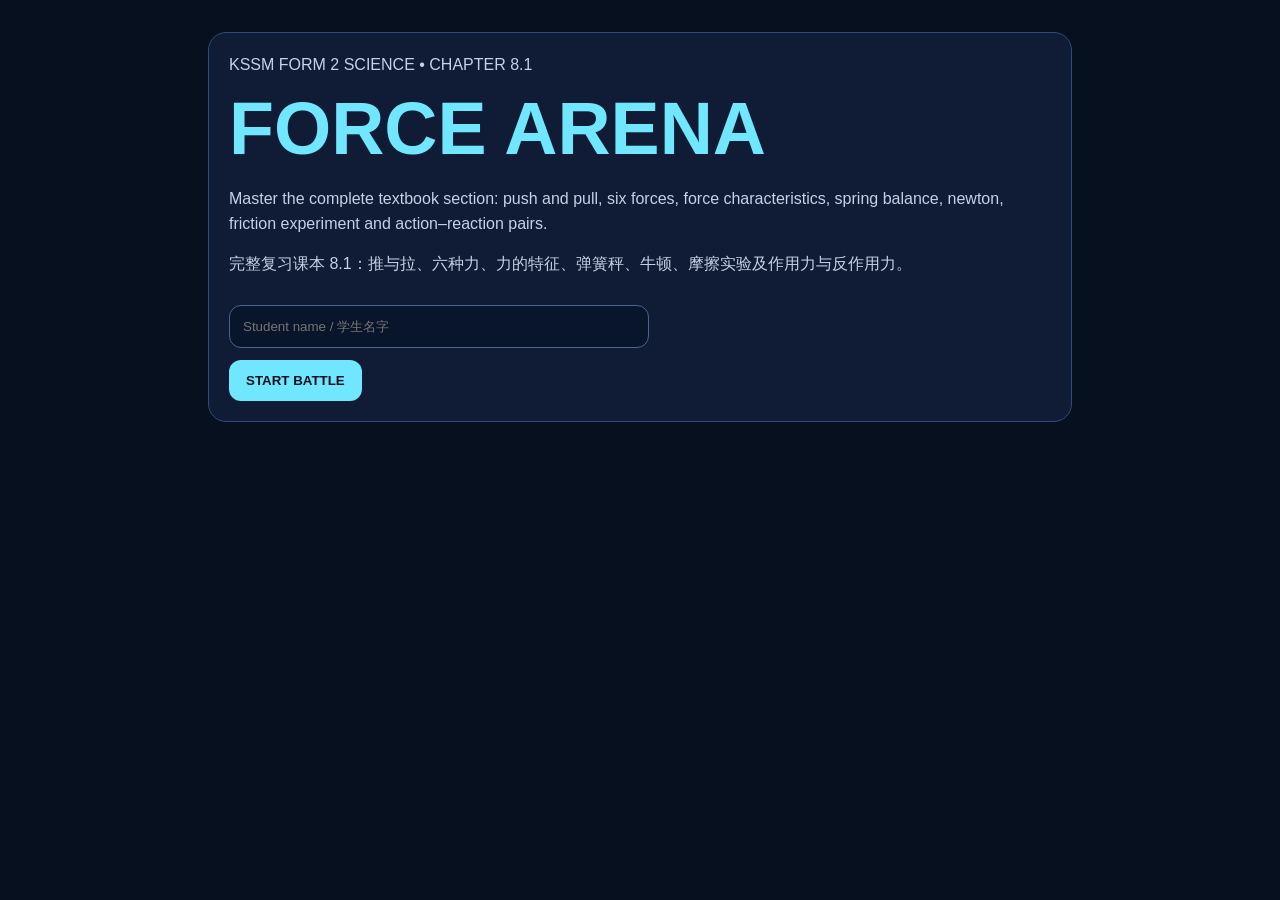
==== force-arena/index.html @ 7f542501 "Add standalone Force Arena 8.1 playable page" ====
<!doctype html>
<html lang="en">
<head>
<meta charset="utf-8">
<meta name="viewport" content="width=device-width,initial-scale=1">
<title>Force Arena 8.1</title>
<style>
*{box-sizing:border-box}body{margin:0;font-family:Arial,sans-serif;background:#07101f;color:#f7f9ff;min-height:100vh}.wrap{max-width:900px;margin:auto;padding:18px}.panel{background:#101c35;border:1px solid #334a78;border-radius:18px;padding:20px;margin:14px 0}.hidden{display:none}.title{font-size:clamp(2.2rem,8vw,4.6rem);margin:8px 0;color:#70e7ff}.sub{color:#c6d0e6;line-height:1.55}.btn{border:0;border-radius:12px;padding:13px 17px;font-weight:800;cursor:pointer;background:#70e7ff;color:#07101f}.btn2{border:1px solid #4b6392;border-radius:12px;padding:12px 16px;font-weight:700;cursor:pointer;background:#172746;color:white}.name{width:100%;max-width:420px;padding:13px;border-radius:12px;border:1px solid #4b6392;background:#09152b;color:white;margin:12px 0}.hud{display:grid;grid-template-columns:repeat(4,1fr);gap:9px}.stat{background:#0b162c;border:1px solid #2d426e;border-radius:12px;padding:10px}.label{font-size:.78rem;color:#9fb0d0}.value{font-weight:800;margin-top:3px}.arena{height:210px;border-radius:18px;border:1px solid #334a78;background:linear-gradient(#173467 0 62%,#202b43 62%);display:flex;align-items:flex-end;justify-content:space-between;padding:25px 9%;overflow:hidden}.fighter{text-align:center;font-weight:800}.sprite{font-size:68px}.bossbar{height:12px;border-radius:999px;background:#3a1321;overflow:hidden}.bossfill{height:100%;background:#ff5874;transition:.35s}.answers{display:grid;grid-template-columns:1fr 1fr;gap:10px;margin-top:14px}.ans{padding:13px;text-align:left;border-radius:12px;border:1px solid #3b5181;background:#142440;color:white;cursor:pointer;min-height:62px}.ans:hover{border-color:#70e7ff}.ans.ok{background:#123d31;border-color:#4fe2a1}.ans.bad{background:#4a1928;border-color:#ff6980}.feedback{margin-top:12px;padding:12px;border-left:4px solid #70e7ff;background:#09162d;border-radius:10px;line-height:1.5}.review{border:1px solid #334a78;border-radius:12px;padding:13px;margin:10px 0;background:#0b172e}.wrong{color:#ff93a5}.correct{color:#72efb9}.row{display:flex;gap:10px;flex-wrap:wrap;margin-top:15px}@media(max-width:650px){.hud{grid-template-columns:1fr 1fr}.answers{grid-template-columns:1fr}.arena{height:180px}.sprite{font-size:52px}}
</style>
</head>
<body>
<div class="wrap">
<section id="start" class="panel">
<div class="sub">KSSM FORM 2 SCIENCE • CHAPTER 8.1</div>
<h1 class="title">FORCE ARENA</h1>
<p class="sub">Master the complete textbook section: push and pull, six forces, force characteristics, spring balance, newton, friction experiment and action–reaction pairs.</p>
<p class="sub">完整复习课本 8.1：推与拉、六种力、力的特征、弹簧秤、牛顿、摩擦实验及作用力与反作用力。</p>
<input id="name" class="name" placeholder="Student name / 学生名字" maxlength="24">
<br><button id="startBtn" class="btn">START BATTLE</button>
</section>

<section id="game" class="hidden">
<div class="hud">
<div class="stat"><div class="label">PLAYER</div><div id="playerName" class="value">-</div></div>
<div class="stat"><div class="label">QUESTION</div><div id="progress" class="value">1/20</div></div>
<div class="stat"><div class="label">SCORE</div><div id="score" class="value">0</div></div>
<div class="stat"><div class="label">COMBO</div><div id="combo" class="value">0×</div></div>
</div>
<div class="panel">
<div class="label">BOSS HP</div><div class="bossbar"><div id="bossFill" class="bossfill" style="width:100%"></div></div>
</div>
<div class="arena">
<div id="hero" class="fighter"><div class="sprite">🛡️</div><div>Force Guardian</div></div>
<div id="boss" class="fighter"><div class="sprite">🗿</div><div>Newton Golem</div></div>
</div>
<div class="panel">
<div class="label">QUESTION</div>
<h2 id="qEn"></h2><p id="qCn" class="sub"></p>
<div id="answers" class="answers"></div>
<div id="feedback" class="feedback hidden"></div>
<button id="nextBtn" class="btn hidden" style="margin-top:12px">NEXT ATTACK</button>
</div>
</section>

<section id="result" class="panel hidden">
<div class="sub">MISSION COMPLETE</div><h1 id="resultTitle"></h1>
<h2 id="resultScore" class="title" style="font-size:3rem"></h2>
<p id="summary" class="sub"></p>
<h2>Error Review / 错题复盘</h2><div id="review"></div>
<div class="row"><button id="again" class="btn">PLAY AGAIN</button><button id="wrongOnly" class="btn2">RETRY WRONG QUESTIONS</button></div>
</section>
</div>
<script>
const bank=[
{en:'Which statement is the textbook definition of force?',cn:'哪一句是课本对力的定义？',o:['Force is only a push.','Force is a pull or a push upon an object.','Force is the speed of an object.','Force is mass.'],a:1,e:'Force is a pull or a push upon an object. 力是作用在物体上的推或拉。'},
{en:'Pressing a light switch is an example of...',cn:'按下电灯开关属于……',o:['Pull','Push','Float','Stretch'],a:1,e:'Pressing applies a push. 按下开关是推。'},
{en:'Lifting the ring of a can is an example of...',cn:'拉起罐头拉环属于……',o:['Pull','Push','Weight','Normal force'],a:0,e:'The ring is pulled upward. 拉环被向上拉，因此是 pull。'},
{en:'A ball thrown upward falls back because of...',cn:'球向上抛后落回地面，是因为……',o:['Elastic force','Normal force','Gravitational force','Frictional force'],a:2,e:'Gravitational force points toward the centre of Earth. 重力指向地球中心。'},
{en:'Which force resists motion between touching surfaces?',cn:'哪一种力阻碍接触表面之间的运动？',o:['Buoyant force','Frictional force','Weight','Elastic force'],a:1,e:'Frictional force resists motion and acts opposite to motion. 摩擦力阻碍运动，方向与运动相反。'},
{en:'Why is a block harder to push on sandpaper?',cn:'为什么木块在砂纸上更难推动？',o:['Greater friction','Less weight','No normal force','Less mass'],a:0,e:'A rough surface produces greater friction. 粗糙表面产生较大的摩擦力。'},
{en:'Which force exists when a spring is stretched or compressed?',cn:'弹簧被拉长或压缩时产生哪一种力？',o:['Elastic force','Gravity','Buoyant force','Normal force'],a:0,e:'Stretching or compressing an elastic material produces elastic force. 拉长或压缩会产生弹力。'},
{en:'A wooden block released under water rises because of...',cn:'水下木块放手后上升，是因为……',o:['Weight','Friction','Buoyant force','Gravity'],a:2,e:'Buoyant force is an upward thrust from a fluid. 浮力是流体向上的推力。'},
{en:'Weight is...',cn:'重量是……',o:['the gravitational force acting on an object','the same as mass','an upward force','present only in water'],a:0,e:'Weight is the gravitational force acting on an object. 重量是作用在物体上的重力。'},
{en:'Normal force is produced when...',cn:'支持力在什么时候产生？',o:['an object contacts a surface','an object floats','a spring stretches','an object falls'],a:0,e:'A surface exerts normal force on an object in contact with it. 物体接触表面时，表面产生支持力。'},
{en:'Which are the three characteristics of force?',cn:'力的三个特征是什么？',o:['Mass, volume, density','Magnitude, direction, point of application','Speed, time, distance','Push, pull, weight'],a:1,e:'Force has magnitude, direction and point of application. 力有大小、方向和作用点。'},
{en:'In a force arrow, the arrowhead shows...',cn:'力箭头的箭头方向表示……',o:['Magnitude','Direction','Mass','Area'],a:1,e:'The arrowhead shows the direction of force. 箭头指向表示力的方向。'},
{en:'What does 10 N describe?',cn:'10 N 表示什么？',o:['Point of application','Direction','Magnitude of force','Mass'],a:2,e:'10 N is the magnitude or strength of the force. 10 N 表示力的大小。'},
{en:'The point of application is...',cn:'作用点是……',o:['where the force is applied','the mass of the object','the direction only','the centre of Earth'],a:0,e:'It is the exact place where force is applied. 作用点就是力施加的位置。'},
{en:'Which instrument measures force?',cn:'哪一种仪器用来测量力？',o:['Metre rule','Spring balance','Thermometer','Stopwatch'],a:1,e:'Force is measured using a spring balance. 力使用弹簧秤测量。'},
{en:'What is the S.I. unit of force?',cn:'力的国际单位是什么？',o:['kg','Pa','N','m'],a:2,e:'The S.I. unit is newton, symbol N. 国际单位是牛顿，符号 N。'},
{en:'On Earth, a mass of 1 kg has a weight of approximately...',cn:'在地球上，1 kg 物体的重量约为……',o:['1 N','5 N','10 N','100 N'],a:2,e:'1 kg has a weight of approximately 10 N. 1 kg 约等于 10 N。'},
{en:'What happens to a spring balance reading when more weights are added?',cn:'增加重物后，弹簧秤读数会怎样？',o:['Decrease','Increase','Stay zero','Disappear'],a:1,e:'More weight produces a greater force, so the reading increases. 重量增加，力增大，读数上升。'},
{en:"Newton's Third Law states that action and reaction forces have...",cn:'牛顿第三定律说明作用力与反作用力……',o:['different magnitudes and same direction','same magnitude and opposite directions','same direction only','no relationship'],a:1,e:'They have the same magnitude but opposite directions. 大小相同，方向相反。'},
{en:'A book remains on a table because...',cn:'书静止在桌上，是因为……',o:['weight equals normal force','weight disappears','friction points up','gravity stops'],a:0,e:'Downward weight equals upward normal force. 向下重量与向上支持力大小相等。'},
{en:'A wooden block floats when...',cn:'木块漂浮时……',o:['buoyant force equals weight','weight is zero','normal force is larger','friction is maximum'],a:0,e:'The upward buoyant force equals the downward weight. 向上浮力等于向下重量。'},
{en:'When two spring-loaded trolleys separate, they move...',cn:'两辆弹簧小车分开时会……',o:['in the same direction','in opposite directions','only one moves','upward'],a:1,e:'Action and reaction forces push them in opposite directions. 作用力与反作用力使它们向相反方向移动。'},
{en:'A bicycle moving on a rough surface mainly experiences...',cn:'脚踏车在粗糙表面运动时主要受到……',o:['Frictional force','Elastic force','Buoyant force','No force'],a:0,e:'The rough surface produces frictional force. 粗糙表面产生摩擦力。'},
{en:'A hot-air balloon floating in air is supported mainly by...',cn:'热气球漂浮在空气中主要受到……',o:['Buoyant force','Friction','Weight only','Elastic force'],a:0,e:'Air exerts an upward buoyant force. 空气产生向上的浮力。'},
{en:'When a player kicks a football, the reaction force acts...',cn:'球员踢足球时，反作用力作用在……',o:['the player’s foot in the opposite direction','the ball only','Earth only','nowhere'],a:0,e:'The foot pushes the ball, and the ball pushes the foot back. 脚推球，球也以相反方向推脚。'}
];
let questions=[],i=0,score=0,combo=0,wrong=[],locked=false;
const $=id=>document.getElementById(id);
function begin(list=bank){questions=[...list];i=0;score=0;combo=0;wrong=[];$('start').classList.add('hidden');$('result').classList.add('hidden');$('game').classList.remove('hidden');$('playerName').textContent=$('name').value.trim()||'Guardian';render()}
function render(){locked=false;const q=questions[i];$('progress').textContent=`${i+1}/${questions.length}`;$('score').textContent=score;$('combo').textContent=combo+'×';$('bossFill').style.width=(100-(i/questions.length*100))+'%';$('qEn').textContent=q.en;$('qCn').textContent=q.cn;$('feedback').classList.add('hidden');$('nextBtn').classList.add('hidden');$('answers').innerHTML='';q.o.forEach((x,n)=>{const b=document.createElement('button');b.className='ans';b.textContent=String.fromCharCode(65+n)+'. '+x;b.addEventListener('click',()=>answer(n,b));$('answers').appendChild(b)})}
function answer(n,b){if(locked)return;locked=true;const q=questions[i];[...$('answers').children].forEach((x,k)=>{x.disabled=true;if(k===q.a)x.classList.add('ok')});if(n===q.a){score+=10+combo*2;combo++;b.classList.add('ok');$('feedback').textContent='Correct! '+q.e;$('hero').animate([{transform:'translateX(0)'},{transform:'translateX(90px)'},{transform:'translateX(0)'}],{duration:450})}else{combo=0;b.classList.add('bad');wrong.push({q,chosen:n});$('feedback').textContent='Not correct. '+q.e;$('boss').animate([{transform:'translateX(0)'},{transform:'translateX(-70px)'},{transform:'translateX(0)'}],{duration:450})}$('score').textContent=score;$('combo').textContent=combo+'×';$('feedback').classList.remove('hidden');$('nextBtn').classList.remove('hidden')}
function next(){i++;if(i<questions.length)render();else finish()}
function finish(){$('game').classList.add('hidden');$('result').classList.remove('hidden');const pct=Math.round((questions.length-wrong.length)/questions.length*100);$('resultTitle').textContent=pct>=80?'Force Master':'Training Required';$('resultScore').textContent=pct+'%';$('summary').textContent=`Correct: ${questions.length-wrong.length}/${questions.length}. Score: ${score}. 错题：${wrong.length}。`;$('review').innerHTML=wrong.length?'':'<p class="correct">Perfect run. No errors.</p>';wrong.forEach((w,k)=>{const d=document.createElement('div');d.className='review';d.innerHTML=`<b>${k+1}. ${w.q.en}</b><div>${w.q.cn}</div><p class="wrong">Your answer: ${w.q.o[w.chosen]}</p><p class="correct">Correct answer: ${w.q.o[w.q.a]}</p><p>${w.q.e}</p>`;$('review').appendChild(d)});$('wrongOnly').disabled=wrong.length===0}
$('startBtn').addEventListener('click',()=>begin());$('nextBtn').addEventListener('click',next);$('again').addEventListener('click',()=>begin());$('wrongOnly').addEventListener('click',()=>{const list=wrong.map(x=>x.q);begin(list)});$('name').addEventListener('keydown',e=>{if(e.key==='Enter')begin()});
</script>
</body>
</html>
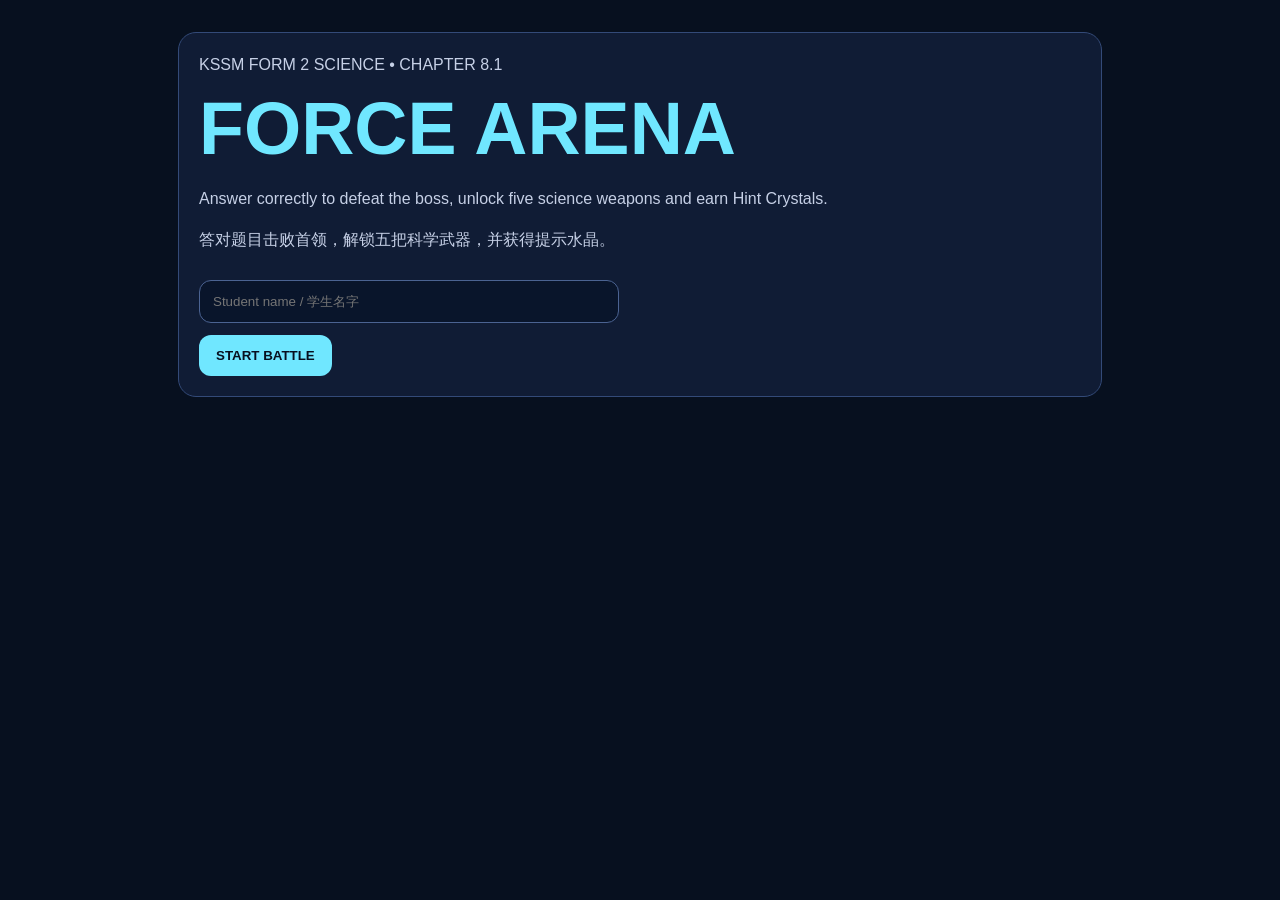
==== commit fbcc6eb3: "Upgrade Force Arena with weapons and hint system" ====
--- a/force-arena/index.html
+++ b/force-arena/index.html
@@ -5,7 +5,7 @@
 <meta name="viewport" content="width=device-width,initial-scale=1">
 <title>Force Arena 8.1</title>
 <style>
-*{box-sizing:border-box}body{margin:0;font-family:Arial,sans-serif;background:#07101f;color:#f7f9ff;min-height:100vh}.wrap{max-width:900px;margin:auto;padding:18px}.panel{background:#101c35;border:1px solid #334a78;border-radius:18px;padding:20px;margin:14px 0}.hidden{display:none}.title{font-size:clamp(2.2rem,8vw,4.6rem);margin:8px 0;color:#70e7ff}.sub{color:#c6d0e6;line-height:1.55}.btn{border:0;border-radius:12px;padding:13px 17px;font-weight:800;cursor:pointer;background:#70e7ff;color:#07101f}.btn2{border:1px solid #4b6392;border-radius:12px;padding:12px 16px;font-weight:700;cursor:pointer;background:#172746;color:white}.name{width:100%;max-width:420px;padding:13px;border-radius:12px;border:1px solid #4b6392;background:#09152b;color:white;margin:12px 0}.hud{display:grid;grid-template-columns:repeat(4,1fr);gap:9px}.stat{background:#0b162c;border:1px solid #2d426e;border-radius:12px;padding:10px}.label{font-size:.78rem;color:#9fb0d0}.value{font-weight:800;margin-top:3px}.arena{height:210px;border-radius:18px;border:1px solid #334a78;background:linear-gradient(#173467 0 62%,#202b43 62%);display:flex;align-items:flex-end;justify-content:space-between;padding:25px 9%;overflow:hidden}.fighter{text-align:center;font-weight:800}.sprite{font-size:68px}.bossbar{height:12px;border-radius:999px;background:#3a1321;overflow:hidden}.bossfill{height:100%;background:#ff5874;transition:.35s}.answers{display:grid;grid-template-columns:1fr 1fr;gap:10px;margin-top:14px}.ans{padding:13px;text-align:left;border-radius:12px;border:1px solid #3b5181;background:#142440;color:white;cursor:pointer;min-height:62px}.ans:hover{border-color:#70e7ff}.ans.ok{background:#123d31;border-color:#4fe2a1}.ans.bad{background:#4a1928;border-color:#ff6980}.feedback{margin-top:12px;padding:12px;border-left:4px solid #70e7ff;background:#09162d;border-radius:10px;line-height:1.5}.review{border:1px solid #334a78;border-radius:12px;padding:13px;margin:10px 0;background:#0b172e}.wrong{color:#ff93a5}.correct{color:#72efb9}.row{display:flex;gap:10px;flex-wrap:wrap;margin-top:15px}@media(max-width:650px){.hud{grid-template-columns:1fr 1fr}.answers{grid-template-columns:1fr}.arena{height:180px}.sprite{font-size:52px}}
+*{box-sizing:border-box}body{margin:0;font-family:Arial,sans-serif;background:#07101f;color:#f7f9ff;min-height:100vh}.wrap{max-width:960px;margin:auto;padding:18px}.panel{background:#101c35;border:1px solid #334a78;border-radius:18px;padding:20px;margin:14px 0}.hidden{display:none!important}.title{font-size:clamp(2.2rem,8vw,4.6rem);margin:8px 0;color:#70e7ff}.sub{color:#c6d0e6;line-height:1.55}.btn{border:0;border-radius:12px;padding:13px 17px;font-weight:800;cursor:pointer;background:#70e7ff;color:#07101f}.btn:disabled{opacity:.45;cursor:not-allowed}.btn2{border:1px solid #4b6392;border-radius:12px;padding:12px 16px;font-weight:700;cursor:pointer;background:#172746;color:white}.name{width:100%;max-width:420px;padding:13px;border-radius:12px;border:1px solid #4b6392;background:#09152b;color:white;margin:12px 0}.hud{display:grid;grid-template-columns:repeat(6,1fr);gap:9px}.stat{background:#0b162c;border:1px solid #2d426e;border-radius:12px;padding:10px}.label{font-size:.75rem;color:#9fb0d0}.value{font-weight:800;margin-top:3px}.arena{height:230px;border-radius:18px;border:1px solid #334a78;background:linear-gradient(#173467 0 62%,#202b43 62%);display:flex;align-items:flex-end;justify-content:space-between;padding:25px 9%;overflow:hidden;position:relative}.fighter{text-align:center;font-weight:800;transition:.3s}.sprite{font-size:70px}.attack{animation:attack .42s ease}.hit{animation:hit .42s ease}@keyframes attack{50%{transform:translateX(95px) scale(1.12)}}@keyframes hit{25%,75%{transform:translateX(10px);filter:brightness(2)}}.bossbar{height:12px;border-radius:999px;background:#3a1321;overflow:hidden}.bossfill{height:100%;background:#ff5874;transition:.35s}.answers{display:grid;grid-template-columns:1fr 1fr;gap:10px;margin-top:14px}.ans{padding:13px;text-align:left;border-radius:12px;border:1px solid #3b5181;background:#142440;color:white;cursor:pointer;min-height:62px}.ans:hover{border-color:#70e7ff}.ans.ok{background:#123d31;border-color:#4fe2a1}.ans.bad{background:#4a1928;border-color:#ff6980}.ans.eliminated{opacity:.28;text-decoration:line-through;pointer-events:none}.feedback{margin-top:12px;padding:12px;border-left:4px solid #70e7ff;background:#09162d;border-radius:10px;line-height:1.5}.review{border:1px solid #334a78;border-radius:12px;padding:13px;margin:10px 0;background:#0b172e}.wrong{color:#ff93a5}.correct{color:#72efb9}.row{display:flex;gap:10px;flex-wrap:wrap;margin-top:15px}.inventory{display:grid;grid-template-columns:repeat(5,1fr);gap:8px}.weapon{border:1px solid #334a78;background:#0b172e;border-radius:12px;padding:10px;text-align:center;opacity:.35}.weapon.unlocked{opacity:1;border-color:#ffd166;background:#2a2410}.weapon .icon{font-size:30px}.hintbox{margin-top:10px;padding:10px;border-radius:10px;background:#241c3c;border:1px solid #6c56a7;color:#e8ddff}.reward{position:absolute;left:50%;top:20px;transform:translateX(-50%);background:#2a2410;border:1px solid #ffd166;border-radius:14px;padding:10px 16px;font-weight:800;color:#ffe79a;animation:pop 1.2s ease both}@keyframes pop{0%{opacity:0;transform:translate(-50%,-12px) scale(.8)}25%,75%{opacity:1;transform:translate(-50%,0) scale(1)}100%{opacity:0;transform:translate(-50%,-8px) scale(.9)}}@media(max-width:760px){.hud{grid-template-columns:1fr 1fr 1fr}.answers{grid-template-columns:1fr}.inventory{grid-template-columns:repeat(2,1fr)}.arena{height:190px}.sprite{font-size:54px}}
 </style>
 </head>
 <body>
@@ -13,79 +13,86 @@
 <section id="start" class="panel">
 <div class="sub">KSSM FORM 2 SCIENCE • CHAPTER 8.1</div>
 <h1 class="title">FORCE ARENA</h1>
-<p class="sub">Master the complete textbook section: push and pull, six forces, force characteristics, spring balance, newton, friction experiment and action–reaction pairs.</p>
-<p class="sub">完整复习课本 8.1：推与拉、六种力、力的特征、弹簧秤、牛顿、摩擦实验及作用力与反作用力。</p>
-<input id="name" class="name" placeholder="Student name / 学生名字" maxlength="24">
-<br><button id="startBtn" class="btn">START BATTLE</button>
+<p class="sub">Answer correctly to defeat the boss, unlock five science weapons and earn Hint Crystals.</p>
+<p class="sub">答对题目击败首领，解锁五把科学武器，并获得提示水晶。</p>
+<input id="name" class="name" placeholder="Student name / 学生名字" maxlength="24"><br>
+<button id="startBtn" class="btn">START BATTLE</button>
 </section>
-
 <section id="game" class="hidden">
 <div class="hud">
 <div class="stat"><div class="label">PLAYER</div><div id="playerName" class="value">-</div></div>
-<div class="stat"><div class="label">QUESTION</div><div id="progress" class="value">1/20</div></div>
+<div class="stat"><div class="label">QUESTION</div><div id="progress" class="value">1/25</div></div>
 <div class="stat"><div class="label">SCORE</div><div id="score" class="value">0</div></div>
 <div class="stat"><div class="label">COMBO</div><div id="combo" class="value">0×</div></div>
+<div class="stat"><div class="label">HINTS</div><div id="hints" class="value">2</div></div>
+<div class="stat"><div class="label">WEAPON</div><div id="weaponName" class="value">Shield</div></div>
 </div>
+<div class="panel"><div class="label">BOSS HP</div><div class="bossbar"><div id="bossFill" class="bossfill" style="width:100%"></div></div></div>
+<div class="arena"><div id="reward" class="reward hidden"></div><div id="hero" class="fighter"><div id="heroSprite" class="sprite">🛡️</div><div>Force Guardian</div></div><div id="boss" class="fighter"><div class="sprite">🗿</div><div>Newton Golem</div></div></div>
+<div class="panel"><div class="label">WEAPON COLLECTION / 武器收藏</div><div id="inventory" class="inventory"></div></div>
 <div class="panel">
-<div class="label">BOSS HP</div><div class="bossbar"><div id="bossFill" class="bossfill" style="width:100%"></div></div>
-</div>
-<div class="arena">
-<div id="hero" class="fighter"><div class="sprite">🛡️</div><div>Force Guardian</div></div>
-<div id="boss" class="fighter"><div class="sprite">🗿</div><div>Newton Golem</div></div>
-</div>
-<div class="panel">
-<div class="label">QUESTION</div>
-<h2 id="qEn"></h2><p id="qCn" class="sub"></p>
+<div class="label">QUESTION</div><h2 id="qEn"></h2><p id="qCn" class="sub"></p>
+<div class="row"><button id="hintBtn" class="btn2">USE HINT CRYSTAL</button></div>
+<div id="hintBox" class="hintbox hidden"></div>
 <div id="answers" class="answers"></div>
 <div id="feedback" class="feedback hidden"></div>
 <button id="nextBtn" class="btn hidden" style="margin-top:12px">NEXT ATTACK</button>
 </div>
 </section>
-
 <section id="result" class="panel hidden">
-<div class="sub">MISSION COMPLETE</div><h1 id="resultTitle"></h1>
-<h2 id="resultScore" class="title" style="font-size:3rem"></h2>
-<p id="summary" class="sub"></p>
+<div class="sub">MISSION COMPLETE</div><h1 id="resultTitle"></h1><h2 id="resultScore" class="title" style="font-size:3rem"></h2><p id="summary" class="sub"></p>
+<h2>Weapons Collected / 已获得武器</h2><div id="resultWeapons" class="inventory"></div>
 <h2>Error Review / 错题复盘</h2><div id="review"></div>
 <div class="row"><button id="again" class="btn">PLAY AGAIN</button><button id="wrongOnly" class="btn2">RETRY WRONG QUESTIONS</button></div>
 </section>
 </div>
 <script>
 const bank=[
-{en:'Which statement is the textbook definition of force?',cn:'哪一句是课本对力的定义？',o:['Force is only a push.','Force is a pull or a push upon an object.','Force is the speed of an object.','Force is mass.'],a:1,e:'Force is a pull or a push upon an object. 力是作用在物体上的推或拉。'},
-{en:'Pressing a light switch is an example of...',cn:'按下电灯开关属于……',o:['Pull','Push','Float','Stretch'],a:1,e:'Pressing applies a push. 按下开关是推。'},
-{en:'Lifting the ring of a can is an example of...',cn:'拉起罐头拉环属于……',o:['Pull','Push','Weight','Normal force'],a:0,e:'The ring is pulled upward. 拉环被向上拉，因此是 pull。'},
-{en:'A ball thrown upward falls back because of...',cn:'球向上抛后落回地面，是因为……',o:['Elastic force','Normal force','Gravitational force','Frictional force'],a:2,e:'Gravitational force points toward the centre of Earth. 重力指向地球中心。'},
-{en:'Which force resists motion between touching surfaces?',cn:'哪一种力阻碍接触表面之间的运动？',o:['Buoyant force','Frictional force','Weight','Elastic force'],a:1,e:'Frictional force resists motion and acts opposite to motion. 摩擦力阻碍运动，方向与运动相反。'},
-{en:'Why is a block harder to push on sandpaper?',cn:'为什么木块在砂纸上更难推动？',o:['Greater friction','Less weight','No normal force','Less mass'],a:0,e:'A rough surface produces greater friction. 粗糙表面产生较大的摩擦力。'},
-{en:'Which force exists when a spring is stretched or compressed?',cn:'弹簧被拉长或压缩时产生哪一种力？',o:['Elastic force','Gravity','Buoyant force','Normal force'],a:0,e:'Stretching or compressing an elastic material produces elastic force. 拉长或压缩会产生弹力。'},
-{en:'A wooden block released under water rises because of...',cn:'水下木块放手后上升，是因为……',o:['Weight','Friction','Buoyant force','Gravity'],a:2,e:'Buoyant force is an upward thrust from a fluid. 浮力是流体向上的推力。'},
-{en:'Weight is...',cn:'重量是……',o:['the gravitational force acting on an object','the same as mass','an upward force','present only in water'],a:0,e:'Weight is the gravitational force acting on an object. 重量是作用在物体上的重力。'},
-{en:'Normal force is produced when...',cn:'支持力在什么时候产生？',o:['an object contacts a surface','an object floats','a spring stretches','an object falls'],a:0,e:'A surface exerts normal force on an object in contact with it. 物体接触表面时，表面产生支持力。'},
-{en:'Which are the three characteristics of force?',cn:'力的三个特征是什么？',o:['Mass, volume, density','Magnitude, direction, point of application','Speed, time, distance','Push, pull, weight'],a:1,e:'Force has magnitude, direction and point of application. 力有大小、方向和作用点。'},
-{en:'In a force arrow, the arrowhead shows...',cn:'力箭头的箭头方向表示……',o:['Magnitude','Direction','Mass','Area'],a:1,e:'The arrowhead shows the direction of force. 箭头指向表示力的方向。'},
-{en:'What does 10 N describe?',cn:'10 N 表示什么？',o:['Point of application','Direction','Magnitude of force','Mass'],a:2,e:'10 N is the magnitude or strength of the force. 10 N 表示力的大小。'},
-{en:'The point of application is...',cn:'作用点是……',o:['where the force is applied','the mass of the object','the direction only','the centre of Earth'],a:0,e:'It is the exact place where force is applied. 作用点就是力施加的位置。'},
-{en:'Which instrument measures force?',cn:'哪一种仪器用来测量力？',o:['Metre rule','Spring balance','Thermometer','Stopwatch'],a:1,e:'Force is measured using a spring balance. 力使用弹簧秤测量。'},
-{en:'What is the S.I. unit of force?',cn:'力的国际单位是什么？',o:['kg','Pa','N','m'],a:2,e:'The S.I. unit is newton, symbol N. 国际单位是牛顿，符号 N。'},
-{en:'On Earth, a mass of 1 kg has a weight of approximately...',cn:'在地球上，1 kg 物体的重量约为……',o:['1 N','5 N','10 N','100 N'],a:2,e:'1 kg has a weight of approximately 10 N. 1 kg 约等于 10 N。'},
-{en:'What happens to a spring balance reading when more weights are added?',cn:'增加重物后，弹簧秤读数会怎样？',o:['Decrease','Increase','Stay zero','Disappear'],a:1,e:'More weight produces a greater force, so the reading increases. 重量增加，力增大，读数上升。'},
-{en:"Newton's Third Law states that action and reaction forces have...",cn:'牛顿第三定律说明作用力与反作用力……',o:['different magnitudes and same direction','same magnitude and opposite directions','same direction only','no relationship'],a:1,e:'They have the same magnitude but opposite directions. 大小相同，方向相反。'},
-{en:'A book remains on a table because...',cn:'书静止在桌上，是因为……',o:['weight equals normal force','weight disappears','friction points up','gravity stops'],a:0,e:'Downward weight equals upward normal force. 向下重量与向上支持力大小相等。'},
-{en:'A wooden block floats when...',cn:'木块漂浮时……',o:['buoyant force equals weight','weight is zero','normal force is larger','friction is maximum'],a:0,e:'The upward buoyant force equals the downward weight. 向上浮力等于向下重量。'},
-{en:'When two spring-loaded trolleys separate, they move...',cn:'两辆弹簧小车分开时会……',o:['in the same direction','in opposite directions','only one moves','upward'],a:1,e:'Action and reaction forces push them in opposite directions. 作用力与反作用力使它们向相反方向移动。'},
-{en:'A bicycle moving on a rough surface mainly experiences...',cn:'脚踏车在粗糙表面运动时主要受到……',o:['Frictional force','Elastic force','Buoyant force','No force'],a:0,e:'The rough surface produces frictional force. 粗糙表面产生摩擦力。'},
-{en:'A hot-air balloon floating in air is supported mainly by...',cn:'热气球漂浮在空气中主要受到……',o:['Buoyant force','Friction','Weight only','Elastic force'],a:0,e:'Air exerts an upward buoyant force. 空气产生向上的浮力。'},
-{en:'When a player kicks a football, the reaction force acts...',cn:'球员踢足球时，反作用力作用在……',o:['the player’s foot in the opposite direction','the ball only','Earth only','nowhere'],a:0,e:'The foot pushes the ball, and the ball pushes the foot back. 脚推球，球也以相反方向推脚。'}
+{en:'Which statement is the textbook definition of force?',cn:'哪一句是课本对力的定义？',o:['Force is only a push.','Force is a pull or a push upon an object.','Force is the speed of an object.','Force is mass.'],a:1,h:'Look for the answer containing both push and pull. 找出同时包含“推”和“拉”的答案。',e:'Force is a pull or a push upon an object. 力是作用在物体上的推或拉。'},
+{en:'Pressing a light switch is an example of...',cn:'按下电灯开关属于……',o:['Pull','Push','Float','Stretch'],a:1,h:'Your finger moves the switch away from you. 手指把开关往前按。',e:'Pressing applies a push. 按下开关是推。'},
+{en:'Lifting the ring of a can is an example of...',cn:'拉起罐头拉环属于……',o:['Pull','Push','Weight','Normal force'],a:0,h:'The ring moves towards your hand. 拉环朝手的方向移动。',e:'The ring is pulled upward. 拉环被向上拉，因此是 pull。'},
+{en:'A ball thrown upward falls back because of...',cn:'球向上抛后落回地面，是因为……',o:['Elastic force','Normal force','Gravitational force','Frictional force'],a:2,h:'Which force points towards the centre of Earth? 哪一种力指向地球中心？',e:'Gravitational force points toward the centre of Earth. 重力指向地球中心。'},
+{en:'Which force resists motion between touching surfaces?',cn:'哪一种力阻碍接触表面之间的运动？',o:['Buoyant force','Frictional force','Weight','Elastic force'],a:1,h:'Think of rough surfaces slowing an object. 想想粗糙表面为何让物体减速。',e:'Frictional force resists motion and acts opposite to motion. 摩擦力阻碍运动，方向与运动相反。'},
+{en:'Why is a block harder to push on sandpaper?',cn:'为什么木块在砂纸上更难推动？',o:['Greater friction','Less weight','No normal force','Less mass'],a:0,h:'Sandpaper is rougher than a table. 砂纸比桌面粗糙。',e:'A rough surface produces greater friction. 粗糙表面产生较大的摩擦力。'},
+{en:'Which force exists when a spring is stretched or compressed?',cn:'弹簧被拉长或压缩时产生哪一种力？',o:['Elastic force','Gravity','Buoyant force','Normal force'],a:0,h:'Think of a rubber band returning to its original shape. 想想橡皮筋恢复原状。',e:'Stretching or compressing an elastic material produces elastic force. 拉长或压缩会产生弹力。'},
+{en:'A wooden block released under water rises because of...',cn:'水下木块放手后上升，是因为……',o:['Weight','Friction','Buoyant force','Gravity'],a:2,h:'Which force from a fluid acts upward? 哪一种来自流体的力向上作用？',e:'Buoyant force is an upward thrust from a fluid. 浮力是流体向上的推力。'},
+{en:'Weight is...',cn:'重量是……',o:['the gravitational force acting on an object','the same as mass','an upward force','present only in water'],a:0,h:'Weight is related directly to gravity. 重量与重力直接相关。',e:'Weight is the gravitational force acting on an object. 重量是作用在物体上的重力。'},
+{en:'Normal force is produced when...',cn:'支持力在什么时候产生？',o:['an object contacts a surface','an object floats','a spring stretches','an object falls'],a:0,h:'Think of a book resting on a table. 想想书放在桌上。',e:'A surface exerts normal force on an object in contact with it. 物体接触表面时，表面产生支持力。'},
+{en:'Which are the three characteristics of force?',cn:'力的三个特征是什么？',o:['Mass, volume, density','Magnitude, direction, point of application','Speed, time, distance','Push, pull, weight'],a:1,h:'Think: how big, which way, and where applied. 想想：多大、往哪里、作用在哪里。',e:'Force has magnitude, direction and point of application. 力有大小、方向和作用点。'},
+{en:'In a force arrow, the arrowhead shows...',cn:'力箭头的箭头方向表示……',o:['Magnitude','Direction','Mass','Area'],a:1,h:'The arrow points somewhere. 箭头会指向某个方向。',e:'The arrowhead shows the direction of force. 箭头指向表示力的方向。'},
+{en:'What does 10 N describe?',cn:'10 N 表示什么？',o:['Point of application','Direction','Magnitude of force','Mass'],a:2,h:'10 N tells how strong the force is. 10 N 表示这股力有多强。',e:'10 N is the magnitude or strength of the force. 10 N 表示力的大小。'},
+{en:'The point of application is...',cn:'作用点是……',o:['where the force is applied','the mass of the object','the direction only','the centre of Earth'],a:0,h:'Where does the hand touch the object? 手在哪里接触物体？',e:'It is the exact place where force is applied. 作用点就是力施加的位置。'},
+{en:'Which instrument measures force?',cn:'哪一种仪器用来测量力？',o:['Metre rule','Spring balance','Thermometer','Stopwatch'],a:1,h:'It works by spring extension. 它根据弹簧伸长原理运作。',e:'Force is measured using a spring balance. 力使用弹簧秤测量。'},
+{en:'What is the S.I. unit of force?',cn:'力的国际单位是什么？',o:['kg','Pa','N','m'],a:2,h:'The unit is named after Sir Isaac Newton. 单位以牛顿命名。',e:'The S.I. unit is newton, symbol N. 国际单位是牛顿，符号 N。'},
+{en:'On Earth, a mass of 1 kg has a weight of approximately...',cn:'在地球上，1 kg 物体的重量约为……',o:['1 N','5 N','10 N','100 N'],a:2,h:'Remember: 100 g is about 1 N. 记住：100 g 约等于 1 N。',e:'1 kg has a weight of approximately 10 N. 1 kg 约等于 10 N。'},
+{en:'What happens to a spring balance reading when more weights are added?',cn:'增加重物后，弹簧秤读数会怎样？',o:['Decrease','Increase','Stay zero','Disappear'],a:1,h:'More weight produces a larger downward force. 重物越多，向下的力越大。',e:'More weight produces a greater force, so the reading increases. 重量增加，力增大，读数上升。'},
+{en:"Newton's Third Law states that action and reaction forces have...",cn:'牛顿第三定律说明作用力与反作用力……',o:['different magnitudes and same direction','same magnitude and opposite directions','same direction only','no relationship'],a:1,h:'Remember: same size, opposite way. 记住：大小相同，方向相反。',e:'They have the same magnitude but opposite directions. 大小相同，方向相反。'},
+{en:'A book remains on a table because...',cn:'书静止在桌上，是因为……',o:['weight equals normal force','weight disappears','friction points up','gravity stops'],a:0,h:'One force acts down and one acts up, with equal size. 一股力向下，一股力向上，而且大小相同。',e:'Downward weight equals upward normal force. 向下重量与向上支持力大小相等。'},
+{en:'A wooden block floats when...',cn:'木块漂浮时……',o:['buoyant force equals weight','weight is zero','normal force is larger','friction is maximum'],a:0,h:'For a floating object, upward and downward forces balance. 漂浮时上下两股力平衡。',e:'The upward buoyant force equals the downward weight. 向上浮力等于向下重量。'},
+{en:'When two spring-loaded trolleys separate, they move...',cn:'两辆弹簧小车分开时会……',o:['in the same direction','in opposite directions','only one moves','upward'],a:1,h:'Action and reaction point opposite ways. 作用力和反作用力方向相反。',e:'Action and reaction forces push them in opposite directions. 作用力与反作用力使它们向相反方向移动。'},
+{en:'A bicycle moving on a rough surface mainly experiences...',cn:'脚踏车在粗糙表面运动时主要受到……',o:['Frictional force','Elastic force','Buoyant force','No force'],a:0,h:'Rough surfaces oppose motion. 粗糙表面会阻碍运动。',e:'The rough surface produces frictional force. 粗糙表面产生摩擦力。'},
+{en:'A hot-air balloon floating in air is supported mainly by...',cn:'热气球漂浮在空气中主要受到……',o:['Buoyant force','Friction','Weight only','Elastic force'],a:0,h:'Air is also a fluid and can provide upthrust. 空气也是流体，会产生向上推力。',e:'Air exerts an upward buoyant force. 空气产生向上的浮力。'},
+{en:'When a player kicks a football, the reaction force acts...',cn:'球员踢足球时，反作用力作用在……',o:['the player’s foot in the opposite direction','the ball only','Earth only','nowhere'],a:0,h:'The foot pushes the ball, so the ball pushes back on what? 脚推球，球会反推什么？',e:'The foot pushes the ball, and the ball pushes the foot back. 脚推球，球也以相反方向推脚。'}
 ];
-let questions=[],i=0,score=0,combo=0,wrong=[],locked=false;
+const weapons=[
+{name:'Gravity Hammer',cn:'重力战锤',icon:'🔨',need:5,bonus:20},
+{name:'Friction Blaster',cn:'摩擦爆破枪',icon:'🔫',need:10,bonus:30},
+{name:'Elastic Bow',cn:'弹力弓',icon:'🏹',need:15,bonus:40},
+{name:'Buoyant Spear',cn:'浮力长矛',icon:'🔱',need:20,bonus:50},
+{name:'Newton Blade',cn:'牛顿之刃',icon:'⚔️',need:25,bonus:80}
+];
+let questions=[],i=0,score=0,combo=0,wrong=[],locked=false,hints=2,correctCount=0,unlocked=[];
 const $=id=>document.getElementById(id);
-function begin(list=bank){questions=[...list];i=0;score=0;combo=0;wrong=[];$('start').classList.add('hidden');$('result').classList.add('hidden');$('game').classList.remove('hidden');$('playerName').textContent=$('name').value.trim()||'Guardian';render()}
-function render(){locked=false;const q=questions[i];$('progress').textContent=`${i+1}/${questions.length}`;$('score').textContent=score;$('combo').textContent=combo+'×';$('bossFill').style.width=(100-(i/questions.length*100))+'%';$('qEn').textContent=q.en;$('qCn').textContent=q.cn;$('feedback').classList.add('hidden');$('nextBtn').classList.add('hidden');$('answers').innerHTML='';q.o.forEach((x,n)=>{const b=document.createElement('button');b.className='ans';b.textContent=String.fromCharCode(65+n)+'. '+x;b.addEventListener('click',()=>answer(n,b));$('answers').appendChild(b)})}
-function answer(n,b){if(locked)return;locked=true;const q=questions[i];[...$('answers').children].forEach((x,k)=>{x.disabled=true;if(k===q.a)x.classList.add('ok')});if(n===q.a){score+=10+combo*2;combo++;b.classList.add('ok');$('feedback').textContent='Correct! '+q.e;$('hero').animate([{transform:'translateX(0)'},{transform:'translateX(90px)'},{transform:'translateX(0)'}],{duration:450})}else{combo=0;b.classList.add('bad');wrong.push({q,chosen:n});$('feedback').textContent='Not correct. '+q.e;$('boss').animate([{transform:'translateX(0)'},{transform:'translateX(-70px)'},{transform:'translateX(0)'}],{duration:450})}$('score').textContent=score;$('combo').textContent=combo+'×';$('feedback').classList.remove('hidden');$('nextBtn').classList.remove('hidden')}
-function next(){i++;if(i<questions.length)render();else finish()}
-function finish(){$('game').classList.add('hidden');$('result').classList.remove('hidden');const pct=Math.round((questions.length-wrong.length)/questions.length*100);$('resultTitle').textContent=pct>=80?'Force Master':'Training Required';$('resultScore').textContent=pct+'%';$('summary').textContent=`Correct: ${questions.length-wrong.length}/${questions.length}. Score: ${score}. 错题：${wrong.length}。`;$('review').innerHTML=wrong.length?'':'<p class="correct">Perfect run. No errors.</p>';wrong.forEach((w,k)=>{const d=document.createElement('div');d.className='review';d.innerHTML=`<b>${k+1}. ${w.q.en}</b><div>${w.q.cn}</div><p class="wrong">Your answer: ${w.q.o[w.chosen]}</p><p class="correct">Correct answer: ${w.q.o[w.q.a]}</p><p>${w.q.e}</p>`;$('review').appendChild(d)});$('wrongOnly').disabled=wrong.length===0}
-$('startBtn').addEventListener('click',()=>begin());$('nextBtn').addEventListener('click',next);$('again').addEventListener('click',()=>begin());$('wrongOnly').addEventListener('click',()=>{const list=wrong.map(x=>x.q);begin(list)});$('name').addEventListener('keydown',e=>{if(e.key==='Enter')begin()});
+function drawInventory(target='inventory'){const box=$(target);box.innerHTML='';weapons.forEach((w,n)=>{const d=document.createElement('div');d.className='weapon '+(unlocked.includes(n)?'unlocked':'');d.innerHTML=`<div class="icon">${w.icon}</div><b>${w.name}</b><div class="label">${w.cn}</div><div class="label">Unlock: ${w.need} correct</div>`;box.appendChild(d)})}
+function begin(list=bank){questions=[...list];i=0;score=0;combo=0;wrong=[];hints=2;correctCount=0;unlocked=[];$('start').classList.add('hidden');$('result').classList.add('hidden');$('game').classList.remove('hidden');$('playerName').textContent=$('name').value.trim()||'Guardian';drawInventory();render()}
+function render(){locked=false;const q=questions[i];$('progress').textContent=`${i+1}/${questions.length}`;$('score').textContent=score;$('combo').textContent=combo+'×';$('hints').textContent=hints;$('bossFill').style.width=(100-(i/questions.length*100))+'%';$('qEn').textContent=q.en;$('qCn').textContent=q.cn;$('feedback').classList.add('hidden');$('nextBtn').classList.add('hidden');$('hintBox').classList.add('hidden');$('hintBtn').disabled=hints<=0;$('answers').innerHTML='';q.o.forEach((x,n)=>{const b=document.createElement('button');b.className='ans';b.dataset.index=n;b.textContent=String.fromCharCode(65+n)+'. '+x;b.addEventListener('click',()=>answer(n,b));$('answers').appendChild(b)})}
+function useHint(){if(locked||hints<=0)return;hints--;$('hints').textContent=hints;const q=questions[i];$('hintBox').textContent='Hint: '+q.h;$('hintBox').classList.remove('hidden');const wrongIndexes=q.o.map((_,n)=>n).filter(n=>n!==q.a).sort(()=>Math.random()-.5).slice(0,2);[...$('answers').children].forEach((b,n)=>{if(wrongIndexes.includes(n))b.classList.add('eliminated')});$('hintBtn').disabled=true}
+function unlockWeapon(){weapons.forEach((w,n)=>{if(correctCount>=w.need&&!unlocked.includes(n)){unlocked.push(n);hints++;$('hints').textContent=hints;$('heroSprite').textContent=w.icon;$('weaponName').textContent=w.name;$('reward').textContent=`WEAPON UNLOCKED: ${w.icon} ${w.name} +1 Hint Crystal`;$('reward').classList.remove('hidden');setTimeout(()=>$('reward').classList.add('hidden'),1200);drawInventory()}})}
+function answer(n,b){if(locked)return;locked=true;const q=questions[i];const buttons=[...$('answers').children];buttons.forEach(x=>x.disabled=true);buttons[q.a].classList.add('ok');if(n===q.a){combo++;correctCount++;unlockWeapon();const current=unlocked.length?weapons[unlocked[unlocked.length-1]]:null;const bonus=current?current.bonus:0;score+=100+combo*10+bonus;$('hero').classList.add('attack');$('boss').classList.add('hit');setTimeout(()=>{$('hero').classList.remove('attack');$('boss').classList.remove('hit')},450);$('feedback').innerHTML=`<b>Correct!</b> ${q.e}<br>Weapon bonus: +${bonus}`;}else{combo=0;b.classList.add('bad');wrong.push({q,chosen:n});$('feedback').innerHTML=`<b>Not correct.</b> ${q.e}`;}$('score').textContent=score;$('combo').textContent=combo+'×';$('feedback').classList.remove('hidden');$('nextBtn').classList.remove('hidden')}
+function next(){i++;if(i>=questions.length)finish();else render()}
+function finish(){$('game').classList.add('hidden');$('result').classList.remove('hidden');const pct=Math.round((questions.length-wrong.length)/questions.length*100);$('resultTitle').textContent=pct>=80?'FORCE MASTER':'MISSION FINISHED';$('resultScore').textContent=pct+'%';$('summary').textContent=`Correct: ${questions.length-wrong.length}/${questions.length} • Score: ${score} • Weapons: ${unlocked.length}/5`;drawInventory('resultWeapons');$('review').innerHTML=wrong.length?'':'<p>Perfect run. No wrong answers. 全部答对。</p>';wrong.forEach((x,k)=>{const d=document.createElement('div');d.className='review';d.innerHTML=`<b>${k+1}. ${x.q.en}</b><div class="sub">${x.q.cn}</div><p class="wrong">Your answer: ${x.q.o[x.chosen]}</p><p class="correct">Correct answer: ${x.q.o[x.q.a]}</p><p>${x.q.e}</p>`;$('review').appendChild(d)});$('wrongOnly').disabled=!wrong.length}
+$('startBtn').addEventListener('click',()=>begin());$('nextBtn').addEventListener('click',next);$('hintBtn').addEventListener('click',useHint);$('again').addEventListener('click',()=>begin());$('wrongOnly').addEventListener('click',()=>{const list=wrong.map(x=>x.q);begin(list)});
+drawInventory();
 </script>
 </body>
 </html>
